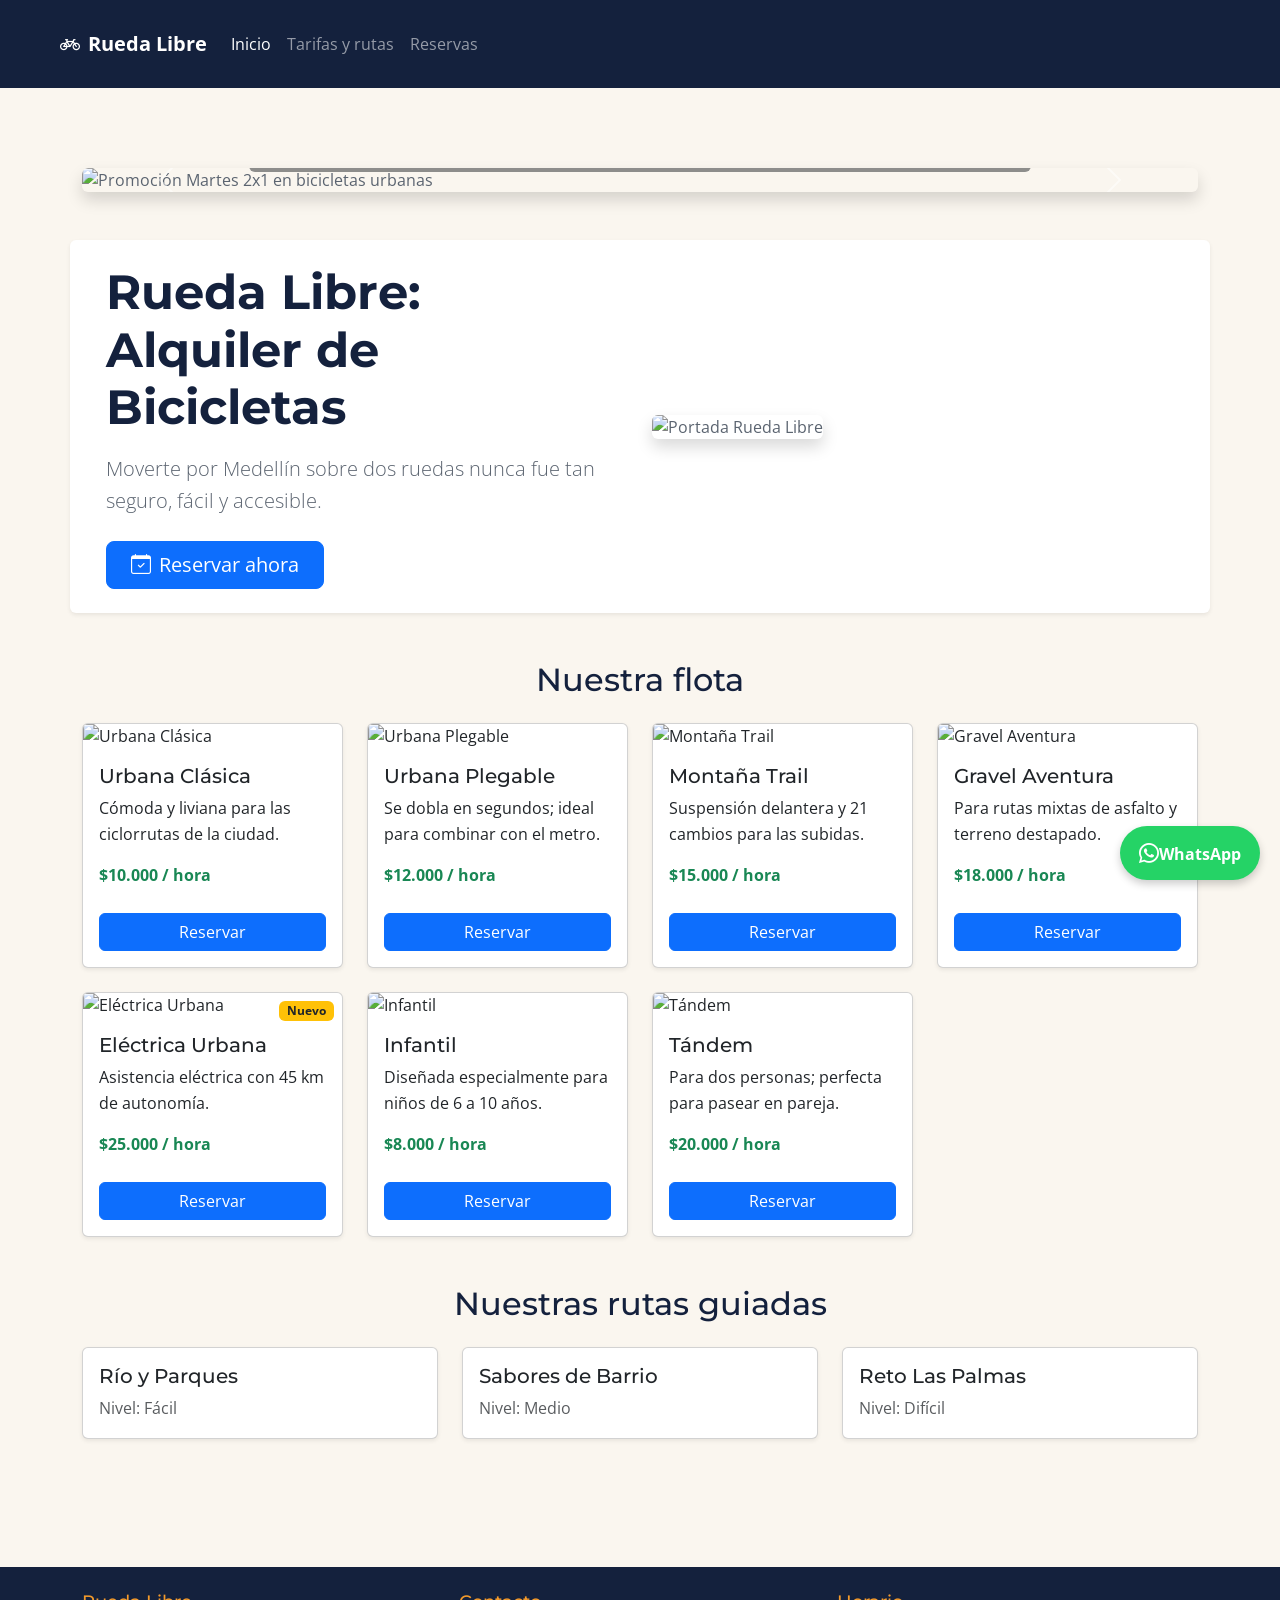
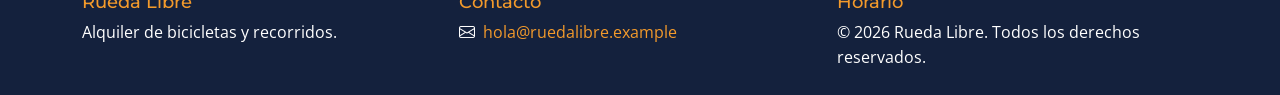
==== index.html @ 4230af01 "Fix GitHub Pages homepage Add the index.html entry point and keep index1.html as a redirect.  Co-aut" ====
<!DOCTYPE html>
<html lang="es">
<head>
    <meta charset="UTF-8">
    <meta name="viewport" content="width=device-width, initial-scale=1.0">
    <meta name="description" content="Alquiler de bicicletas, recorridos guiados y taller básico en Medellín con Rueda Libre.">
    <title>Rueda Libre | Alquiler de bicicletas en Medellín</title>
    <link rel="preconnect" href="https://fonts.googleapis.com">
    <link rel="preconnect" href="https://fonts.gstatic.com" crossorigin>
    <link href="https://fonts.googleapis.com/css2?family=Montserrat:wght@400;700&family=Open+Sans:wght@400;600&display=swap" rel="stylesheet">
    <link href="https://cdn.jsdelivr.net/npm/bootstrap@5.3.3/dist/css/bootstrap.min.css" rel="stylesheet">
    <link rel="stylesheet" href="https://cdn.jsdelivr.net/npm/bootstrap-icons@1.11.3/font/bootstrap-icons.min.css">
    <link rel="stylesheet" href="css/styles.css">
</head>
<body>
    <header>
        <nav class="navbar navbar-expand-lg navbar-dark px-3">
            <div class="container-fluid">
                <a class="navbar-brand fw-bold" href="index.html">
                    <i class="bi bi-bicycle me-2" aria-hidden="true"></i>Rueda Libre
                </a>
                <button class="navbar-toggler" type="button" data-bs-toggle="collapse" data-bs-target="#menuPrincipal" aria-controls="menuPrincipal" aria-expanded="false" aria-label="Abrir menú de navegación">
                    <span class="navbar-toggler-icon"></span>
                </button>
                <div class="collapse navbar-collapse" id="menuPrincipal">
                    <ul class="navbar-nav ms-auto mb-2 mb-lg-0">
                        <li class="nav-item"><a class="nav-link active" aria-current="page" href="index.html">Inicio</a></li>
                        <li class="nav-item"><a class="nav-link" href="paginas/tarifas.html">Tarifas y rutas</a></li>
                        <li class="nav-item"><a class="nav-link" href="paginas/reservas.html">Reservas</a></li>
                    </ul>
                </div>
            </div>
        </nav>
    </header>

    <main class="container my-5">

        <section class="mb-5">
            <div id="carruselPromos" class="carousel slide shadow rounded overflow-hidden" data-bs-ride="carousel">
                <div class="carousel-inner">
                    <div class="carousel-item active">
                        <img src="https://i.pinimg.com/736x/ff/09/96/ff09969c654fc9e3dc9a58981d79e9dd.jpg" class="d-block w-100" alt="Promoción Martes 2x1 en bicicletas urbanas" style="max-height: 400px; object-fit: cover;">
                        <div class="carousel-caption d-none d-md-block bg-dark bg-opacity-50 rounded p-2">
                            <h5>Martes 2x1</h5>
                            <p>Disfruta el doble en nuestras bicicletas urbanas cada martes.</p>
                        </div>
                    </div>
                    <div class="carousel-item">
                        <img src="https://i.pinimg.com/1200x/f2/34/66/f234662d15e91299dab11e074abf0330.jpg" class="d-block w-100" alt="Descuento del 20 por ciento en bicicletas eléctricas" style="max-height: 400px; object-fit: cover;">
                        <div class="carousel-caption d-none d-md-block bg-dark bg-opacity-50 rounded p-2">
                            <h5>20% de Descuento</h5>
                            <p>Aplica en modelos eléctricos de lunes a jueves.</p>
                        </div>
                    </div>
                    <div class="carousel-item">
                        <img src="https://i.pinimg.com/1200x/eb/48/ac/eb48aca21cc771fbaac453217d050129.jpg" class="d-block w-100" alt="Recorrido guiado gratis en tu cumpleaños" style="max-height: 400px; object-fit: cover;">
                        <div class="carousel-caption d-none d-md-block bg-dark bg-opacity-50 rounded p-2">
                            <h5>¡Feliz Cumpleaños!</h5>
                            <p>Si cumples años este mes, tu recorrido guiado es totalmente gratis.</p>
                        </div>
                    </div>
                </div>
                <button class="carousel-control-prev" type="button" data-bs-target="#carruselPromos" data-bs-slide="prev">
                    <span class="carousel-control-prev-icon" aria-hidden="true"></span>
                    <span class="visually-hidden">Anterior</span>
                </button>
                <button class="carousel-control-next" type="button" data-bs-target="#carruselPromos" data-bs-slide="next">
                    <span class="carousel-control-next-icon" aria-hidden="true"></span>
                    <span class="visually-hidden">Siguiente</span>
                </button>
            </div>
        </section>

        <section class="row align-items-center bg-white p-4 rounded shadow-sm mb-5">
            <div class="col-lg-6 mb-4 mb-lg-0">
                <h1 class="display-5 fw-bold mb-3">Rueda Libre: Alquiler de Bicicletas</h1>
                <p class="lead mb-4">Moverte por Medellín sobre dos ruedas nunca fue tan seguro, fácil y accesible.</p>
                <a href="paginas/reservas.html" class="btn btn-primary btn-lg px-4"><i class="bi bi-calendar-check me-2" aria-hidden="true"></i>Reservar ahora</a>
            </div>
            <div class="col-lg-6">
                <img src="https://encrypted-tbn0.gstatic.com/images?q=tbn:ANd9GcTzcqe5PZjaliH9VhuU3HWeKCF7AYZ5ig6PbNRP2RFM3F5edi3pO2HxHo_P&s=10" class="img-fluid rounded shadow" alt="Portada Rueda Libre">
            </div>
        </section>

        <section class="mb-5">
            <h2 class="text-center mb-4">Nuestra flota</h2>
            <div class="row row-cols-1 row-cols-sm-2 row-cols-lg-3 row-cols-xl-4 g-4">

                <div class="col">
                    <div class="card h-100 shadow-sm">
                        <img src="https://i.pinimg.com/736x/ff/09/96/ff09969c654fc9e3dc9a58981d79e9dd.jpg" class="card-img-top" alt="Urbana Clásica">
                        <div class="card-body d-flex flex-column">
                            <h3 class="card-title h5">Urbana Clásica</h3>
                            <p class="card-text">Cómoda y liviana para las ciclorrutas de la ciudad.</p>
                            <p class="fw-bold text-success mt-auto">$10.000 / hora</p>
                            <a href="paginas/reservas.html" class="btn btn-primary mt-2">Reservar</a>
                        </div>
                    </div>
                </div>

                <div class="col">
                    <div class="card h-100 shadow-sm">
                        <img src="https://i.pinimg.com/1200x/f9/52/b8/f952b850be2dd6cfb620516e42d2e71f.jpg" class="card-img-top" alt="Urbana Plegable">
                        <div class="card-body d-flex flex-column">
                            <h3 class="card-title h5">Urbana Plegable</h3>
                            <p class="card-text">Se dobla en segundos; ideal para combinar con el metro.</p>
                            <p class="fw-bold text-success mt-auto">$12.000 / hora</p>
                            <a href="paginas/reservas.html" class="btn btn-primary mt-2">Reservar</a>
                        </div>
                    </div>
                </div>

                <div class="col">
                    <div class="card h-100 shadow-sm">
                        <img src="https://i.pinimg.com/1200x/eb/48/ac/eb48aca21cc771fbaac453217d050129.jpg" class="card-img-top" alt="Montaña Trail">
                        <div class="card-body d-flex flex-column">
                            <h3 class="card-title h5">Montaña Trail</h3>
                            <p class="card-text">Suspensión delantera y 21 cambios para las subidas.</p>
                            <p class="fw-bold text-success mt-auto">$15.000 / hora</p>
                            <a href="paginas/reservas.html" class="btn btn-primary mt-2">Reservar</a>
                        </div>
                    </div>
                </div>

                <div class="col">
                    <div class="card h-100 shadow-sm">
                        <img src="https://i.pinimg.com/1200x/ed/0f/10/ed0f10fa588938fe19a8b8f8cbe4b05a.jpg" class="card-img-top" alt="Gravel Aventura">
                        <div class="card-body d-flex flex-column">
                            <h3 class="card-title h5">Gravel Aventura</h3>
                            <p class="card-text">Para rutas mixtas de asfalto y terreno destapado.</p>
                            <p class="fw-bold text-success mt-auto">$18.000 / hora</p>
                            <a href="paginas/reservas.html" class="btn btn-primary mt-2">Reservar</a>
                        </div>
                    </div>
                </div>

                <div class="col">
                    <div class="card h-100 shadow-sm position-relative">
                        <span class="position-absolute top-0 end-0 badge bg-warning text-dark m-2">Nuevo</span>
                        <img src="https://i.pinimg.com/1200x/f2/34/66/f234662d15e91299dab11e074abf0330.jpg" class="card-img-top" alt="Eléctrica Urbana">
                        <div class="card-body d-flex flex-column">
                            <h3 class="card-title h5">Eléctrica Urbana</h3>
                            <p class="card-text">Asistencia eléctrica con 45 km de autonomía.</p>
                            <p class="fw-bold text-success mt-auto">$25.000 / hora</p>
                            <a href="paginas/reservas.html" class="btn btn-primary mt-2">Reservar</a>
                        </div>
                    </div>
                </div>

                <div class="col">
                    <div class="card h-100 shadow-sm">
                        <img src="https://i.pinimg.com/1200x/10/95/3e/10953e80cb258d0870a342142b9488fb.jpg" class="card-img-top" alt="Infantil">
                        <div class="card-body d-flex flex-column">
                            <h3 class="card-title h5">Infantil</h3>
                            <p class="card-text">Diseñada especialmente para niños de 6 a 10 años.</p>
                            <p class="fw-bold text-success mt-auto">$8.000 / hora</p>
                            <a href="paginas/reservas.html" class="btn btn-primary mt-2">Reservar</a>
                        </div>
                    </div>
                </div>

                <div class="col">
                    <div class="card h-100 shadow-sm">
                        <img src="https://i.pinimg.com/1200x/7f/20/9a/7f209a5b8b6e74256d559c0b4a7049fe.jpg" class="card-img-top" alt="Tándem">
                        <div class="card-body d-flex flex-column">
                            <h3 class="card-title h5">Tándem</h3>
                            <p class="card-text">Para dos personas; perfecta para pasear en pareja.</p>
                            <p class="fw-bold text-success mt-auto">$20.000 / hora</p>
                            <a href="paginas/reservas.html" class="btn btn-primary mt-2">Reservar</a>
                        </div>
                    </div>
                </div>

            </div>
        </section>

        <!-- Rutas Guiadas -->
        <section class="mb-5">
            <h2 class="text-center mb-4">Nuestras rutas guiadas</h2>
            <div class="row row-cols-1 row-cols-md-3 g-4">
                <div class="col">
                    <div class="card h-100 shadow-sm p-3">
                        <h3 class="h5">Río y Parques</h3>
                        <p class="mb-0 text-muted">Nivel: Fácil</p>
                    </div>
                </div>
                <div class="col">
                    <div class="card h-100 shadow-sm p-3">
                        <h3 class="h5">Sabores de Barrio</h3>
                        <p class="mb-0 text-muted">Nivel: Medio</p>
                    </div>
                </div>
                <div class="col">
                    <div class="card h-100 shadow-sm p-3">
                        <h3 class="h5">Reto Las Palmas</h3>
                        <p class="mb-0 text-muted">Nivel: Difícil</p>
                    </div>
                </div>
            </div>
        </section>
    </main>

    <a href="https://wa.me/573000000000" class="whatsapp-flotante" target="_blank" rel="noopener">
        <i class="bi bi-whatsapp fs-5" aria-hidden="true"></i>WhatsApp
    </a>

    <footer class="p-4">
        <div class="container d-flex flex-column flex-md-row justify-content-between gap-3">
            <div class="footer-block">
                <h3>Rueda Libre</h3>
                <p class="mb-0">Alquiler de bicicletas y recorridos.</p>
            </div>
            <div class="footer-block">
                <h3>Contacto</h3>
                <p class="mb-0"><i class="bi bi-envelope me-2" aria-hidden="true"></i><a href="mailto:hola@ruedalibre.example">hola@ruedalibre.example</a></p>
            </div>
            <div class="footer-block">
                <h3>Horario</h3>
                <p class="mb-0">&copy; 2026 Rueda Libre. Todos los derechos reservados.</p>
            </div>
        </div>
    </footer>
    <script src="https://cdn.jsdelivr.net/npm/bootstrap@5.3.3/dist/js/bootstrap.bundle.min.js"></script>
</body>
</html>
---- css/styles.css ----
/* ==========================================
   1. VARIABLES Y CONFIGURACIÓN GLOBAL (MÓVILES)
   ========================================== */
:root {
  --verde-ruta: #1E7A4F;
  --naranja-pedal: #F39A2B;
  --azul-noche: #14213D;
  --crema: #FAF6EF;
  --gris-asfalto: #5B6470;

  --fuente-titulos: 'Montserrat', sans-serif;
  --fuente-texto: 'Open Sans', sans-serif;

  --espacio-sm: 0.5rem;
  --espacio-md: 1rem;
  --espacio-lg: 2rem;
}

* {
  box-sizing: border-box;
  margin: 0;
  padding: 0;
}

body {
  font-family: var(--fuente-texto);
  color: var(--gris-asfalto);
  background-color: var(--crema);
  display: flex;
  flex-direction: column;
  min-height: 100vh;
}

img {
  max-width: 100%;
  height: auto;
  border-radius: 6px;
}

/* ==========================================
   2. ENCABEZADO Y NAVEGACIÓN (MOBILE-FIRST)
   ========================================== */
header {
  display: flex;
  flex-direction: column;
  align-items: center;
  padding: var(--espacio-md);
  background-color: var(--azul-noche);
  color: #FFFFFF;
  gap: var(--espacio-sm);
}

header .logo {
  font-family: var(--fuente-titulos);
  font-size: 1.5rem;
  font-weight: 700;
  color: #FFFFFF;
}

#menu {
  display: flex;
  justify-content: center;
  align-items: center;
  gap: var(--espacio-md);
  flex-wrap: wrap;
  list-style: none;
}

#menu a {
  color: var(--crema);
  text-decoration: none;
  padding: var(--espacio-sm);
  border-radius: 4px;
  transition: background-color 0.3s, color 0.3s;
}

#menu a:hover,
#menu a:focus {
  background-color: var(--naranja-pedal);
  color: var(--azul-noche);
  outline: 2px solid var(--naranja-pedal);
}

#menu a.activo {
  color: var(--naranja-pedal);
  font-weight: 600;
  border-bottom: 2px solid var(--naranja-pedal);
}

/* ==========================================
   3. CONTENIDO PRINCIPAL Y SECCIONES
   ========================================== */
main {
  flex: 1;
  padding: var(--espacio-md);
  max-width: 1200px;
  margin: 0 auto;
  width: 100%;
}

.hero-inicio {
  display: flex;
  flex-direction: column;
  gap: var(--espacio-lg);
}

h1, h2, h3 {
  font-family: var(--fuente-titulos);
  color: var(--azul-noche);
  margin-bottom: var(--espacio-md);
}

p {
  margin-bottom: var(--espacio-md);
  line-height: 1.6;
}

.seccion-contenido {
  background: #FFFFFF;
  padding: var(--espacio-md);
  margin-bottom: var(--espacio-md);
  border-radius: 8px;
  box-shadow: 0 2px 4px rgba(0,0,0,0.05);
}

/* ==========================================
   4. CUADRÍCULA DE LA FLOTA (CSS GRID + FLEXBOX)
   ========================================== */
.grid-flota {
  display: grid;
  grid-template-columns: repeat(auto-fit, minmax(260px, 1fr));
  gap: var(--espacio-md);
  margin-bottom: var(--espacio-lg);
}

.tarjeta-flota {
  background: #FFFFFF;
  padding: var(--espacio-md);
  border: 1px solid #ddd;
  border-radius: 8px;
  display: flex;
  flex-direction: column;
  justify-content: space-between;
  box-shadow: 0 2px 4px rgba(0,0,0,0.05);
}

.tarjeta-flota img {
  width: 100%;
  margin-bottom: var(--espacio-sm);
}

.precio-flota {
  font-weight: bold;
  color: var(--verde-ruta);
  margin: var(--espacio-sm) 0;
}

/* ==========================================
   5. GALERÍA DE RUTAS GUIADAS
   ========================================== */
.galeria-rutas {
  display: flex;
  flex-direction: column;
  gap: var(--espacio-md);
  margin-bottom: var(--espacio-lg);
}

.tarjeta-ruta {
  background: #FFFFFF;
  padding: var(--espacio-md);
  border-radius: 8px;
  border: 1px solid #ddd;
}

/* ==========================================
   6. TABLAS ADAPTABLES EN MÓVIL
   ========================================== */
.tabla-contenedor {
  overflow-x: auto;
  margin-bottom: var(--espacio-md);
}

table {
  width: 100%;
  border-collapse: collapse;
  min-width: 450px;
}

caption {
  font-weight: bold;
  margin-bottom: var(--espacio-sm);
  text-align: left;
  color: var(--azul-noche);
}

th, td {
  border: 1px solid #ddd;
  padding: 0.5rem;
  font-size: 0.9rem;
  text-align: left;
}

th {
  background-color: var(--verde-ruta);
  color: #FFFFFF;
}

/* ==========================================
   7. FORMULARIO Y FILA DE CAMPOS CORTOS
   ========================================== */
fieldset {
  border: 1px solid #ccc;
  padding: var(--espacio-md);
  margin-bottom: var(--espacio-md);
  border-radius: 6px;
  background: #FFFFFF;
}

legend {
  font-weight: bold;
  color: var(--azul-noche);
  padding: 0 0.5rem;
  font-family: var(--fuente-titulos);
}

.form-grupo {
  margin-bottom: var(--espacio-md);
}

.form-fila-dos {
  display: flex;
  flex-direction: column;
  gap: var(--espacio-md);
}

label {
  display: block;
  margin-bottom: 0.3rem;
  font-weight: 600;
  color: var(--azul-noche);
}

input[type="text"],
input[type="email"],
input[type="tel"],
input[type="date"],
input[type="number"],
select,
textarea {
  width: 100%;
  padding: 0.75rem;
  border: 1px solid #ccc;
  border-radius: 4px;
  font-family: inherit;
  font-size: 1rem;
}

input[type="radio"],
input[type="checkbox"] {
  width: auto;
  margin-right: 0.5rem;
}

.btn-reservar {
  display: inline-block;
  background-color: var(--verde-ruta);
  color: #FFFFFF;
  padding: 0.75rem 1.5rem;
  border-radius: 4px;
  font-weight: bold;
  border: none;
  cursor: pointer;
  font-family: var(--fuente-titulos);
  text-align: center;
}

/* ==========================================
   8. PIE DE PÁGINA Y COMPONENTES FIJOS
   ========================================== */
.whatsapp-flotante {
  position: fixed;
  bottom: 20px;
  right: 20px;
  background-color: #25D366;
  color: #FFFFFF;
  padding: 0.75rem 1.2rem;
  border-radius: 50px;
  font-weight: bold;
  text-decoration: none;
  box-shadow: 0 4px 8px rgba(0,0,0,0.2);
  z-index: 1000;
}

footer {
  display: flex;
  flex-direction: column;
  background-color: var(--azul-noche);
  color: #FFFFFF;
  padding: var(--espacio-lg);
  gap: var(--espacio-md);
  margin-top: auto;
}

footer .footer-block {
  width: 100%;
}

footer h3 {
  color: var(--naranja-pedal);
  font-size: 1.1rem;
  margin-bottom: var(--espacio-sm);
}

footer a {
  color: var(--naranja-pedal);
  text-decoration: none;
}

/* ==========================================
   9. MEDIA QUERIES (TABLET Y ESCRITORIO)
   ========================================== */

@media (min-width: 768px) {
  header {
    flex-direction: row;
    justify-content: space-between;
    padding: var(--espacio-md) var(--espacio-lg);
  }

  .form-fila-dos {
    flex-direction: row;
  }
  .form-fila-dos > div {
    flex: 1;
  }

  .galeria-rutas {
    flex-direction: row;
  }
  .tarjeta-ruta {
    flex: 1;
  }

  footer {
    flex-direction: row;
    justify-content: space-between;
  }
  footer .footer-block {
    flex: 1;
  }
}

@media (min-width: 1200px) {
  main {
    padding: var(--espacio-lg);
  }

  .portada-grid {
    display: grid;
    grid-template-columns: 1fr 1fr;
    gap: var(--espacio-lg);
    align-items: center;
  }

  .layout-reservas {
    display: grid;
    grid-template-columns: 2fr 1fr;
    gap: var(--espacio-lg);
    align-items: start;
  }
}
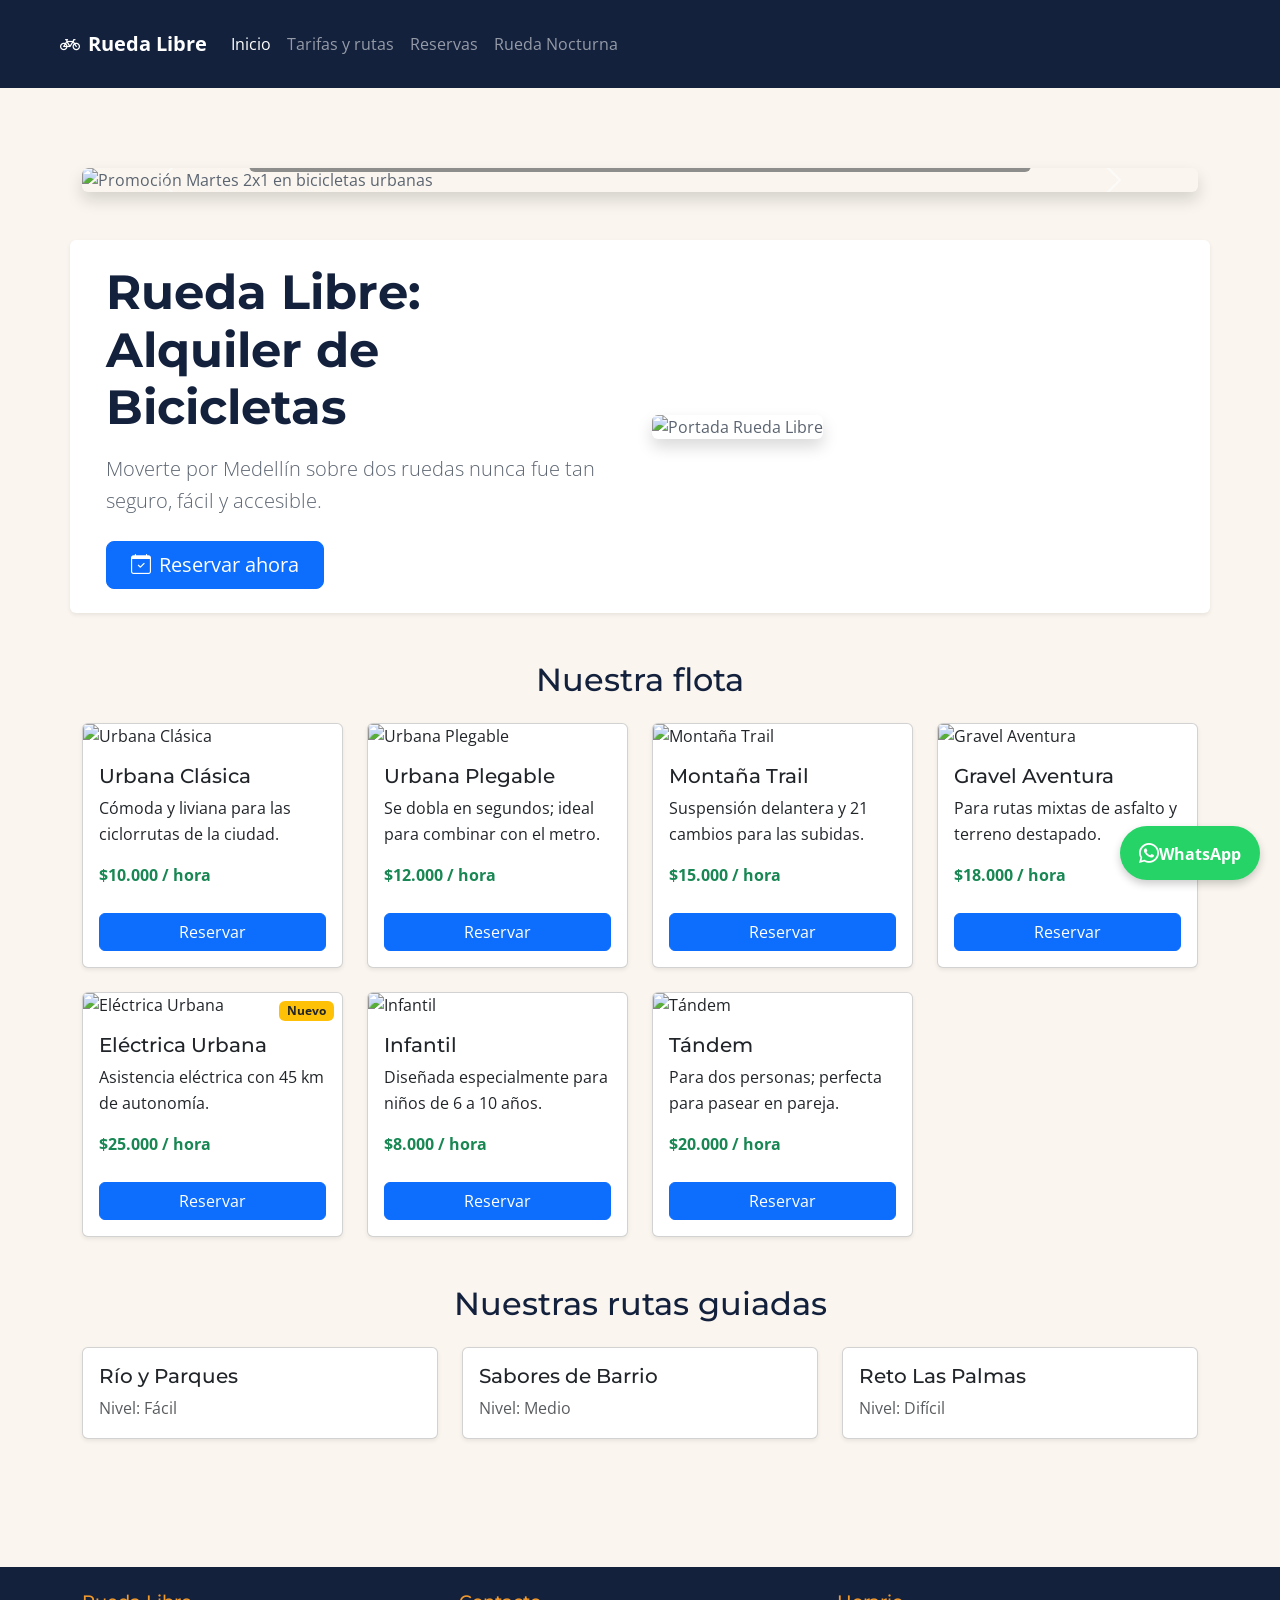
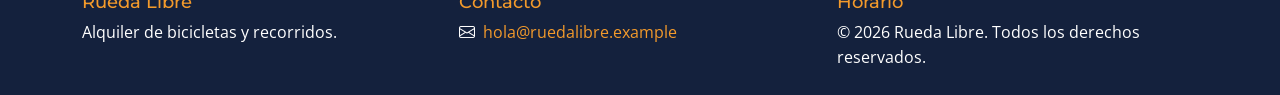
==== commit 210119e4: "Enlaza Rueda Nocturna desde v2.0 Co-authored-by: Copilot <223556219+Copilot@users.noreply.github.com" ====
--- a/index.html
+++ b/index.html
@@ -27,6 +27,7 @@
                         <li class="nav-item"><a class="nav-link active" aria-current="page" href="index.html">Inicio</a></li>
                         <li class="nav-item"><a class="nav-link" href="paginas/tarifas.html">Tarifas y rutas</a></li>
                         <li class="nav-item"><a class="nav-link" href="paginas/reservas.html">Reservas</a></li>
+                        <li class="nav-item"><a class="nav-link" href="https://ronald0226.github.io/rueda-nocturna/">Rueda Nocturna</a></li>
                     </ul>
                 </div>
             </div>
@@ -59,6 +60,15 @@
                             <p>Si cumples años este mes, tu recorrido guiado es totalmente gratis.</p>
                         </div>
                     </div>
+                    <div class="carousel-item">
+                        <a href="https://ronald0226.github.io/rueda-nocturna/" class="d-block">
+                            <img src="https://ronald0226.github.io/rueda-nocturna/img/recorrido%20de%20noche.jpeg" class="d-block w-100" alt="Ciclistas recorriendo la ciudad de noche en Rueda Nocturna" style="max-height: 400px; object-fit: cover;">
+                            <div class="carousel-caption d-none d-md-block bg-dark bg-opacity-50 rounded p-2">
+                                <h5>Rueda Nocturna</h5>
+                                <p>Descubre Medellín de noche con rutas guiadas. Conoce la landing.</p>
+                            </div>
+                        </a>
+                    </div>
                 </div>
                 <button class="carousel-control-prev" type="button" data-bs-target="#carruselPromos" data-bs-slide="prev">
                     <span class="carousel-control-prev-icon" aria-hidden="true"></span>
